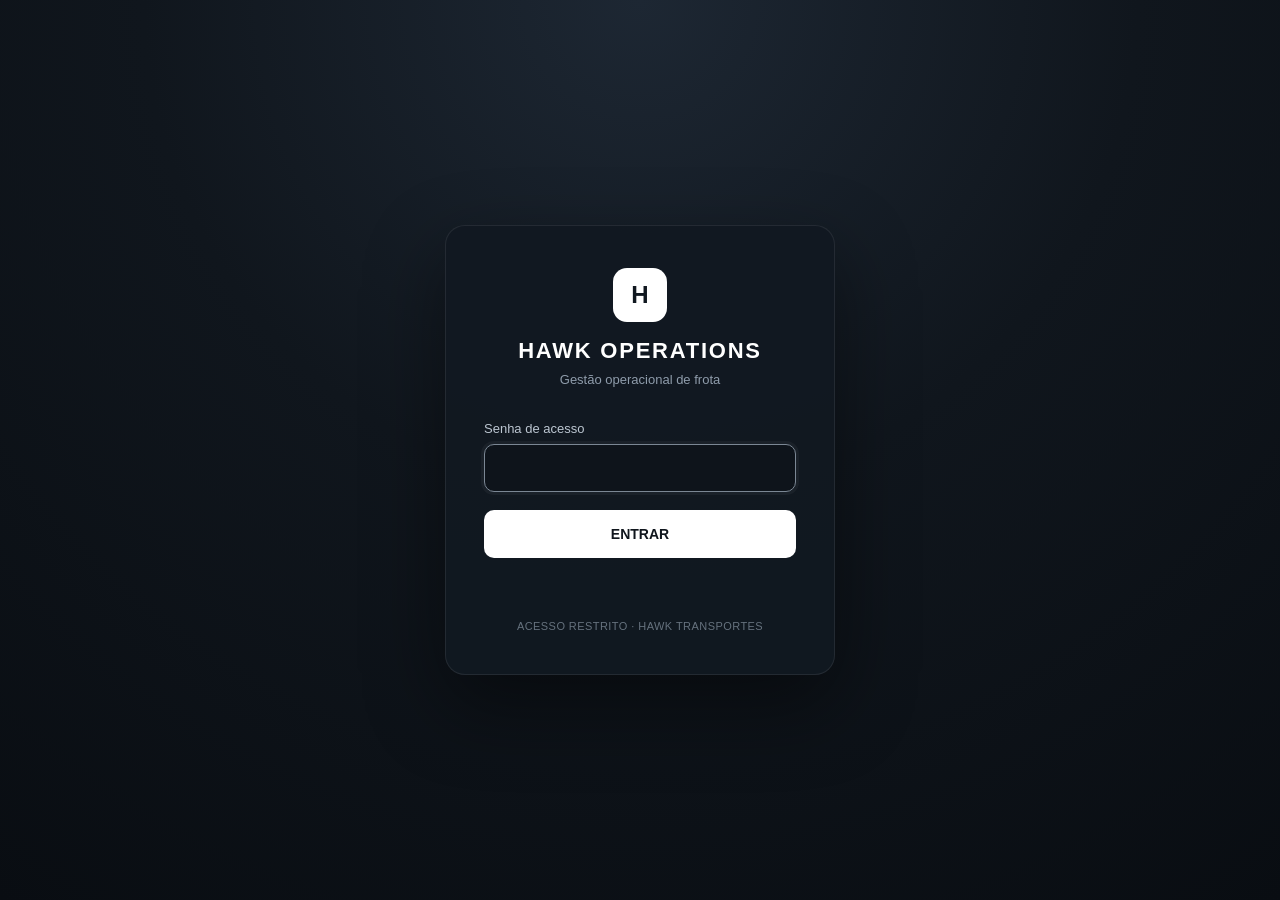
==== frontend/login.html @ ad56d733 "feat: adiciona login e atualiza interface do Hawk" ====
<!DOCTYPE html>
<html lang="pt-BR">
<head>
    <meta charset="UTF-8">

    <meta
        name="viewport"
        content="width=device-width, initial-scale=1.0"
    >

    <title>Hawk Operations | Acesso</title>

    <style>
        * {
            box-sizing: border-box;
        }

        body {
            margin: 0;
            min-height: 100vh;
            display: flex;
            align-items: center;
            justify-content: center;
            font-family: Inter, Arial, sans-serif;
            background:
                radial-gradient(
                    circle at top,
                    #1d2733 0%,
                    #10161d 45%,
                    #090d12 100%
                );
            color: #ffffff;
        }

        .login-card {
            width: min(390px, calc(100% - 32px));
            padding: 42px 38px;
            background: rgba(18, 25, 33, 0.94);
            border: 1px solid rgba(255, 255, 255, 0.08);
            border-radius: 20px;
            box-shadow:
                0 30px 80px rgba(0, 0, 0, 0.45);
        }

        .brand {
            margin-bottom: 34px;
            text-align: center;
        }

        .brand-mark {
            width: 54px;
            height: 54px;
            display: grid;
            place-items: center;
            margin: 0 auto 16px;
            border-radius: 14px;
            background: #ffffff;
            color: #111820;
            font-size: 24px;
            font-weight: 800;
        }

        .brand h1 {
            margin: 0;
            font-size: 22px;
            letter-spacing: 0.08em;
        }

        .brand p {
            margin: 8px 0 0;
            color: #8f9cab;
            font-size: 13px;
        }

        label {
            display: block;
            margin-bottom: 8px;
            color: #bcc6d1;
            font-size: 13px;
        }

        input {
            width: 100%;
            height: 48px;
            padding: 0 15px;
            border: 1px solid #303b47;
            border-radius: 10px;
            outline: none;
            background: #0e141b;
            color: white;
            font-size: 15px;
            transition: 0.2s ease;
        }

        input:focus {
            border-color: #7b8794;
            box-shadow:
                0 0 0 3px rgba(255, 255, 255, 0.04);
        }

        button {
            width: 100%;
            height: 48px;
            margin-top: 18px;
            border: 0;
            border-radius: 10px;
            cursor: pointer;
            background: #ffffff;
            color: #10161d;
            font-weight: 700;
            font-size: 14px;
            transition: 0.2s ease;
        }

        button:hover {
            transform: translateY(-1px);
            background: #e7ebef;
        }

        button:disabled {
            cursor: wait;
            opacity: 0.65;
            transform: none;
        }

        .error {
            min-height: 20px;
            margin-top: 14px;
            color: #ff8d8d;
            text-align: center;
            font-size: 13px;
        }

        .footer {
            margin-top: 28px;
            color: #66727e;
            text-align: center;
            font-size: 11px;
            letter-spacing: 0.04em;
        }
    </style>
</head>

<body>
    <main class="login-card">

        <div class="brand">
            <div class="brand-mark">H</div>

            <h1>HAWK OPERATIONS</h1>

            <p>
                Gestão operacional de frota
            </p>
        </div>

        <form id="login-form">

            <label for="password">
                Senha de acesso
            </label>

            <input
                id="password"
                type="password"
                autocomplete="current-password"
                autofocus
                required
            >

            <button
                id="login-button"
                type="submit"
            >
                ENTRAR
            </button>

            <div
                id="error-message"
                class="error"
            ></div>

        </form>

        <div class="footer">
            ACESSO RESTRITO · HAWK TRANSPORTES
        </div>

    </main>

    <script>
        const form =
            document.getElementById("login-form");

        const password =
            document.getElementById("password");

        const button =
            document.getElementById("login-button");

        const errorMessage =
            document.getElementById("error-message");

        form.addEventListener(
            "submit",
            async (event) => {
                event.preventDefault();

                errorMessage.textContent = "";
                button.disabled = true;
                button.textContent = "ENTRANDO...";

                try {
                    const response = await fetch(
                        "/auth/login",
                        {
                            method: "POST",

                            headers: {
                                "Content-Type":
                                    "application/json",
                            },

                            body: JSON.stringify({
                                password:
                                    password.value,
                            }),
                        },
                    );

                    if (!response.ok) {
                        throw new Error();
                    }

                    window.location.href = "/";

                } catch {
                    errorMessage.textContent =
                        "Senha inválida. Tente novamente.";

                    password.select();

                } finally {
                    button.disabled = false;
                    button.textContent = "ENTRAR";
                }
            },
        );
    </script>
</body>
</html>
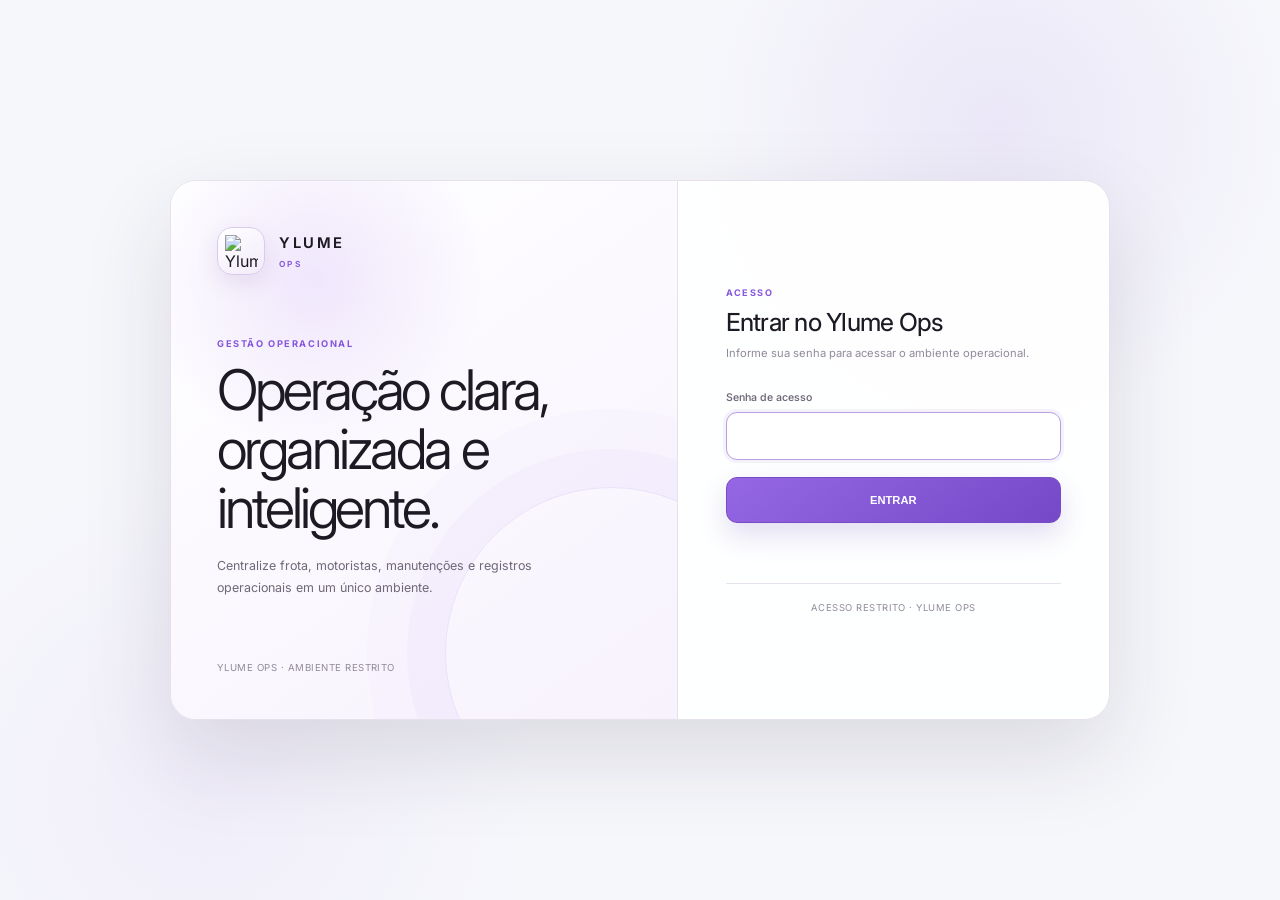
==== commit ce73ee4e: "feat: adiciona Ylume Ops V5 com panorama e ajudantes" ====
--- a/frontend/login.html
+++ b/frontend/login.html
@@ -2,250 +2,173 @@
 <html lang="pt-BR">
 <head>
     <meta charset="UTF-8">
-
-    <meta
-        name="viewport"
-        content="width=device-width, initial-scale=1.0"
-    >
-
-    <title>Hawk Operations | Acesso</title>
-
+    <meta name="viewport" content="width=device-width, initial-scale=1.0">
+    <meta name="theme-color" content="#f6f7fb">
+    <title>Ylume Ops | Acesso</title>
+    <link rel="preconnect" href="https://fonts.googleapis.com">
+    <link rel="preconnect" href="https://fonts.gstatic.com" crossorigin>
+    <link href="https://fonts.googleapis.com/css2?family=Inter:wght@300;400;500;600;700&display=swap" rel="stylesheet">
     <style>
-        * {
-            box-sizing: border-box;
+        * { box-sizing: border-box; }
+        :root {
+            --bg: #f6f7fb;
+            --surface: #ffffff;
+            --text: #1d1a24;
+            --soft: #6f6878;
+            --muted: #918a9a;
+            --accent: #8657dd;
+            --accent-dark: #6240af;
+            --border: #e6e1eb;
+            --danger: #bf4557;
         }
-
         body {
             margin: 0;
             min-height: 100vh;
-            display: flex;
-            align-items: center;
-            justify-content: center;
-            font-family: Inter, Arial, sans-serif;
-            background:
-                radial-gradient(
-                    circle at top,
-                    #1d2733 0%,
-                    #10161d 45%,
-                    #090d12 100%
-                );
-            color: #ffffff;
-        }
-
-        .login-card {
-            width: min(390px, calc(100% - 32px));
-            padding: 42px 38px;
-            background: rgba(18, 25, 33, 0.94);
-            border: 1px solid rgba(255, 255, 255, 0.08);
-            border-radius: 20px;
-            box-shadow:
-                0 30px 80px rgba(0, 0, 0, 0.45);
-        }
-
-        .brand {
-            margin-bottom: 34px;
-            text-align: center;
-        }
-
-        .brand-mark {
-            width: 54px;
-            height: 54px;
             display: grid;
             place-items: center;
-            margin: 0 auto 16px;
-            border-radius: 14px;
-            background: #ffffff;
-            color: #111820;
-            font-size: 24px;
-            font-weight: 800;
+            padding: 28px;
+            font-family: "Inter", Arial, sans-serif;
+            background:
+                radial-gradient(circle at 78% 14%, rgba(134,87,221,.10), transparent 24%),
+                radial-gradient(circle at 16% 88%, rgba(167,117,238,.07), transparent 25%),
+                var(--bg);
+            color: var(--text);
         }
-
-        .brand h1 {
-            margin: 0;
-            font-size: 22px;
-            letter-spacing: 0.08em;
+        .login-shell {
+            width: min(940px, 100%);
+            min-height: 540px;
+            display: grid;
+            grid-template-columns: 1.08fr .92fr;
+            overflow: hidden;
+            border: 1px solid var(--border);
+            border-radius: 26px;
+            background: rgba(255,255,255,.95);
+            box-shadow: 0 35px 90px rgba(40,31,55,.13);
         }
-
-        .brand p {
-            margin: 8px 0 0;
-            color: #8f9cab;
-            font-size: 13px;
+        .login-intro {
+            position: relative;
+            display: flex;
+            flex-direction: column;
+            justify-content: space-between;
+            padding: 46px;
+            overflow: hidden;
+            border-right: 1px solid var(--border);
+            background:
+                radial-gradient(circle at 28% 18%, rgba(167,117,238,.16), transparent 30%),
+                linear-gradient(145deg, #ffffff, #f7f2fd);
         }
-
-        label {
-            display: block;
-            margin-bottom: 8px;
-            color: #bcc6d1;
-            font-size: 13px;
+        .login-intro::after {
+            content: "";
+            position: absolute;
+            right: -100px;
+            bottom: -100px;
+            width: 330px;
+            height: 330px;
+            border: 1px solid rgba(134,87,221,.13);
+            border-radius: 50%;
+            box-shadow: 0 0 0 38px rgba(134,87,221,.035), 0 0 0 78px rgba(134,87,221,.02);
         }
-
+        .brand { position: relative; z-index: 1; display: flex; align-items: center; gap: 14px; }
+        .brand-mark {
+            width: 48px; height: 48px; display: grid; place-items: center;
+            border: 1px solid #d9cbed; border-radius: 15px;
+            background: linear-gradient(145deg,#fff,#f2ebfb);
+            box-shadow: 0 8px 22px rgba(75,50,110,.10);
+        }
+        .brand-mark img { width: 33px; height: 33px; object-fit: contain; }
+        .brand-text strong { display: block; font-size: .92rem; font-weight: 650; letter-spacing: .17em; }
+        .brand-text span { display: block; margin-top: 7px; color: var(--accent); font-size: .52rem; font-weight: 650; letter-spacing: .28em; }
+        .intro-copy { position: relative; z-index: 1; max-width: 450px; }
+        .intro-copy .eyebrow { margin-bottom: 12px; color: var(--accent); font-size: .58rem; font-weight: 700; letter-spacing: .17em; }
+        .intro-copy h1 { margin: 0; max-width: 420px; font-size: clamp(2.2rem,5vw,3.5rem); font-weight: 350; line-height: 1.05; letter-spacing: -.055em; }
+        .intro-copy p { margin: 18px 0 0; max-width: 390px; color: var(--soft); font-size: .78rem; line-height: 1.75; }
+        .intro-foot { position: relative; z-index: 1; color: var(--muted); font-size: .6rem; letter-spacing: .05em; }
+        .login-panel { display: flex; align-items: center; padding: 54px 48px; }
+        .login-card { width: 100%; }
+        .login-card .kicker { color: var(--accent); font-size: .57rem; font-weight: 700; letter-spacing: .16em; }
+        .login-card h2 { margin: 9px 0 8px; font-size: 1.55rem; font-weight: 450; letter-spacing: -.03em; }
+        .login-card .hint { margin: 0 0 28px; color: var(--muted); font-size: .7rem; line-height: 1.6; }
+        label { display: block; margin-bottom: 8px; color: var(--soft); font-size: .66rem; font-weight: 550; }
         input {
-            width: 100%;
-            height: 48px;
-            padding: 0 15px;
-            border: 1px solid #303b47;
-            border-radius: 10px;
-            outline: none;
-            background: #0e141b;
-            color: white;
-            font-size: 15px;
-            transition: 0.2s ease;
+            width: 100%; height: 48px; padding: 0 14px;
+            border: 1px solid #dcd6e5; border-radius: 11px; outline: none;
+            background: #fff; color: var(--text); font-size: .84rem; transition: .2s ease;
         }
-
-        input:focus {
-            border-color: #7b8794;
-            box-shadow:
-                0 0 0 3px rgba(255, 255, 255, 0.04);
+        input:focus { border-color: #b99ee2; box-shadow: 0 0 0 3px rgba(134,87,221,.08); }
+        button {
+            width: 100%; height: 46px; margin-top: 17px;
+            border: 1px solid #784cc6; border-radius: 11px; cursor: pointer;
+            background: linear-gradient(145deg,#9567e4,#7448c7);
+            box-shadow: 0 12px 28px rgba(98,64,175,.18);
+            color: #fff; font-size: .7rem; font-weight: 650; transition: .2s ease;
         }
-
-        button {
-            width: 100%;
-            height: 48px;
-            margin-top: 18px;
-            border: 0;
-            border-radius: 10px;
-            cursor: pointer;
-            background: #ffffff;
-            color: #10161d;
-            font-weight: 700;
-            font-size: 14px;
-            transition: 0.2s ease;
-        }
-
-        button:hover {
-            transform: translateY(-1px);
-            background: #e7ebef;
-        }
-
-        button:disabled {
-            cursor: wait;
-            opacity: 0.65;
-            transform: none;
-        }
-
-        .error {
-            min-height: 20px;
-            margin-top: 14px;
-            color: #ff8d8d;
-            text-align: center;
-            font-size: 13px;
-        }
-
-        .footer {
-            margin-top: 28px;
-            color: #66727e;
-            text-align: center;
-            font-size: 11px;
-            letter-spacing: 0.04em;
+        button:hover { transform: translateY(-1px); box-shadow: 0 16px 34px rgba(98,64,175,.23); }
+        button:disabled { cursor: wait; opacity: .65; transform: none; }
+        .error { min-height: 20px; margin-top: 13px; color: var(--danger); text-align: center; font-size: .66rem; }
+        .access-note { margin-top: 27px; padding-top: 18px; border-top: 1px solid var(--border); color: var(--muted); font-size: .59rem; text-align: center; letter-spacing: .05em; }
+        @media (max-width: 760px) {
+            .login-shell { grid-template-columns: 1fr; min-height: auto; }
+            .login-intro { min-height: 310px; padding: 34px; border-right: 0; border-bottom: 1px solid var(--border); }
+            .login-panel { padding: 38px 30px; }
+            .intro-copy h1 { font-size: 2.5rem; }
         }
     </style>
 </head>
-
 <body>
-    <main class="login-card">
-
-        <div class="brand">
-            <div class="brand-mark">H</div>
-
-            <h1>HAWK OPERATIONS</h1>
-
-            <p>
-                Gestão operacional de frota
-            </p>
-        </div>
-
-        <form id="login-form">
-
-            <label for="password">
-                Senha de acesso
-            </label>
-
-            <input
-                id="password"
-                type="password"
-                autocomplete="current-password"
-                autofocus
-                required
-            >
-
-            <button
-                id="login-button"
-                type="submit"
-            >
-                ENTRAR
-            </button>
-
-            <div
-                id="error-message"
-                class="error"
-            ></div>
-
-        </form>
-
-        <div class="footer">
-            ACESSO RESTRITO · HAWK TRANSPORTES
-        </div>
-
+    <main class="login-shell">
+        <section class="login-intro">
+            <div class="brand">
+                <div class="brand-mark"><img src="/static/assets/logo-ylume-ops.svg" alt="Ylume Ops"></div>
+                <div class="brand-text"><strong>YLUME</strong><span>OPS</span></div>
+            </div>
+            <div class="intro-copy">
+                <div class="eyebrow">GESTÃO OPERACIONAL</div>
+                <h1>Operação clara, organizada e inteligente.</h1>
+                <p>Centralize frota, motoristas, manutenções e registros operacionais em um único ambiente.</p>
+            </div>
+            <div class="intro-foot">YLUME OPS · AMBIENTE RESTRITO</div>
+        </section>
+        <section class="login-panel">
+            <div class="login-card">
+                <div class="kicker">ACESSO</div>
+                <h2>Entrar no Ylume Ops</h2>
+                <p class="hint">Informe sua senha para acessar o ambiente operacional.</p>
+                <form id="login-form">
+                    <label for="password">Senha de acesso</label>
+                    <input id="password" type="password" autocomplete="current-password" autofocus required>
+                    <button id="login-button" type="submit">ENTRAR</button>
+                    <div id="error-message" class="error"></div>
+                </form>
+                <div class="access-note">ACESSO RESTRITO · YLUME OPS</div>
+            </div>
+        </section>
     </main>
-
     <script>
-        const form =
-            document.getElementById("login-form");
-
-        const password =
-            document.getElementById("password");
-
-        const button =
-            document.getElementById("login-button");
-
-        const errorMessage =
-            document.getElementById("error-message");
-
-        form.addEventListener(
-            "submit",
-            async (event) => {
-                event.preventDefault();
-
-                errorMessage.textContent = "";
-                button.disabled = true;
-                button.textContent = "ENTRANDO...";
-
-                try {
-                    const response = await fetch(
-                        "/auth/login",
-                        {
-                            method: "POST",
-
-                            headers: {
-                                "Content-Type":
-                                    "application/json",
-                            },
-
-                            body: JSON.stringify({
-                                password:
-                                    password.value,
-                            }),
-                        },
-                    );
-
-                    if (!response.ok) {
-                        throw new Error();
-                    }
-
-                    window.location.href = "/";
-
-                } catch {
-                    errorMessage.textContent =
-                        "Senha inválida. Tente novamente.";
-
-                    password.select();
-
-                } finally {
-                    button.disabled = false;
-                    button.textContent = "ENTRAR";
-                }
-            },
-        );
+        const form = document.getElementById("login-form");
+        const password = document.getElementById("password");
+        const button = document.getElementById("login-button");
+        const errorMessage = document.getElementById("error-message");
+        form.addEventListener("submit", async (event) => {
+            event.preventDefault();
+            errorMessage.textContent = "";
+            button.disabled = true;
+            button.textContent = "ENTRANDO...";
+            try {
+                const response = await fetch("/auth/login", {
+                    method: "POST",
+                    headers: { "Content-Type": "application/json" },
+                    body: JSON.stringify({ password: password.value }),
+                });
+                if (!response.ok) throw new Error();
+                window.location.href = "/";
+            } catch {
+                errorMessage.textContent = "Senha inválida. Tente novamente.";
+                password.select();
+            } finally {
+                button.disabled = false;
+                button.textContent = "ENTRAR";
+            }
+        });
     </script>
 </body>
-</html>+</html>
